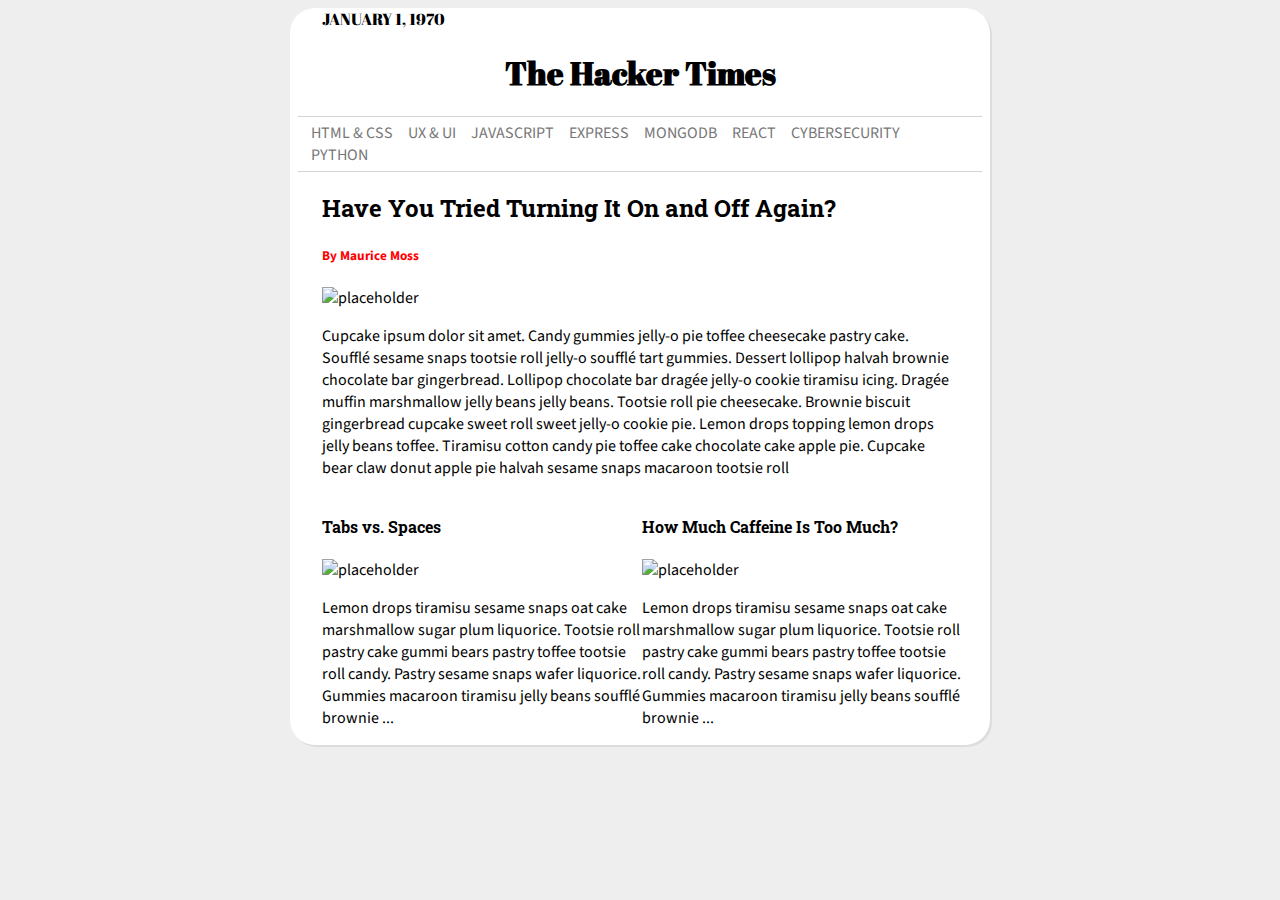
==== index.html @ 3a20320a "Finished Basic Assignment" ====
<!DOCTYPE html>
<html lang="en">
<head>
  <meta charset="UTF-8">
  <meta http-equiv="X-UA-Compatible" content="IE=edge">
  <meta name="viewport" content="width=device-width, initial-scale=1.0">
  <link rel="stylesheet" href="style.css">
  <title>Hacker Times</title>
</head>
<body>
  <!-- NEWSPAPER CONTAINER -->
  <div class="newspaper-container">
    <!-- header -->
    <header>
      <div class="date">JANUARY 1, 1970</div>
      <h1>The Hacker Times</h1>
    </header>
    <!-- navigation -->
    <nav>
      <ul>
        <li><a href="#">HTML & CSS</a></li>
        <li><a href="#">UX & UI</a></li>
        <li><a href="#">JAVASCRIPT</a></li>
        <li><a href="#">EXPRESS</a></li>
        <li><a href="#">MONGODB</a></li>
        <li><a href="#">REACT</a></li>
        <li><a href="#">CYBERSECURITY</a></li>
        <li><a href="#">PYTHON</a></li>
      </ul>
    </nav>
    <!-- front page article -->
    <main>
      <h2 class="article-title">Have You Tried Turning It On and Off Again?</h2>
      <h5>By Maurice Moss</h5>
      <img src="assets/front-page-article.png" alt="placeholder">
      <p>
        Cupcake ipsum dolor sit amet. Candy gummies jelly-o pie toffee cheesecake pastry cake. Soufflé sesame snaps tootsie roll jelly-o soufflé tart gummies. Dessert lollipop halvah brownie chocolate bar gingerbread. Lollipop chocolate bar dragée jelly-o cookie tiramisu icing. Dragée muffin marshmallow jelly beans jelly beans. Tootsie roll pie cheesecake. Brownie biscuit gingerbread cupcake sweet roll sweet jelly-o cookie pie. Lemon drops topping lemon drops jelly beans toffee. Tiramisu cotton candy pie toffee cake chocolate cake apple pie. Cupcake bear claw donut apple pie halvah sesame snaps macaroon tootsie roll
        </p>
    </main>
    <!-- more articles -->
    <div class="more-articles">
      <section>
        <h4 class="article-title">Tabs vs. Spaces</h4>
        <img src="assets/article-one.png" alt="placeholder">
        <p>Lemon drops tiramisu sesame snaps oat cake marshmallow sugar plum liquorice. Tootsie roll pastry cake gummi bears pastry toffee tootsie roll candy. Pastry sesame snaps wafer liquorice. Gummies macaroon tiramisu jelly beans soufflé brownie ...</p>
      </section>
      <section>
        <h4 class="article-title">How Much Caffeine Is Too Much?</h4>
        <img src="assets/article-two.png" alt="placeholder">
        <p>Lemon drops tiramisu sesame snaps oat cake marshmallow sugar plum liquorice. Tootsie roll pastry cake gummi bears pastry toffee tootsie roll candy. Pastry sesame snaps wafer liquorice. Gummies macaroon tiramisu jelly beans soufflé brownie ...</p>
      </section>
    </div>
  </div>
</body>
</html>
---- style.css ----
@import url('https://fonts.googleapis.com/css2?family=Abril+Fatface&family=Roboto+Slab:wght@500&family=Source+Sans+Pro:wght@200;400;600&display=swap');

body {
    background-color: #eee;
    font-family: Source Sans Pro;
}

header {
    font-family: Abril Fatface;
}

h1 {
    text-align: center;
}

h5 {
    color: red;
}

nav {
    
    padding: 0 0.5em;
}

ul{
    padding: 5px 7px;
    border-top: 1px solid lightgray;
    border-bottom: 1px solid lightgray;
}

nav li {
    display: inline;
    color: #777;
    padding: 6px;
    
}

a {
    text-decoration: none;
    color: #777;
}

header, main, .more-articles {
    padding: 0em 2em;
}
.article-title {
    font-family: Roboto Slab;
}

.newspaper-container {
    background-color: white;
    width: 700px;
    border-radius: 25px;
    box-shadow: 2px 2px #ddd;
    margin: auto;
}

.more-articles {
    display: grid;
    grid-template-columns: 20em 20em;
}
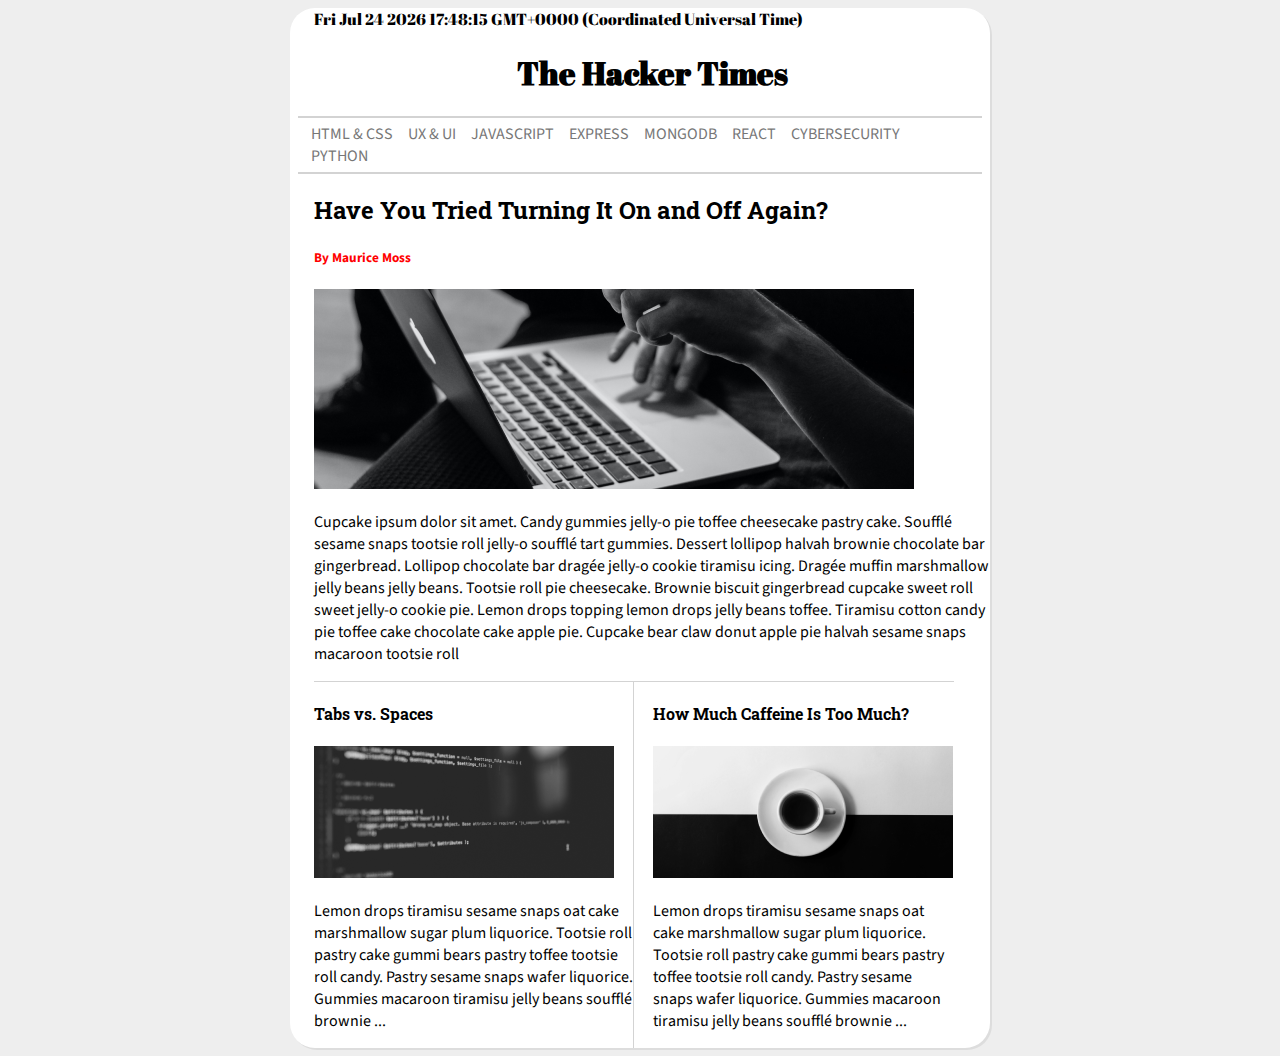
==== commit 20b6f858: "Adjusted index.html page" ====
--- a/index.html
+++ b/index.html
@@ -4,49 +4,50 @@
   <meta charset="UTF-8">
   <meta http-equiv="X-UA-Compatible" content="IE=edge">
   <meta name="viewport" content="width=device-width, initial-scale=1.0">
-  <link rel="stylesheet" href="style.css">
+  <link rel="stylesheet" href="../style.css">
+  <script src="../assets/index.js"></script>
   <title>Hacker Times</title>
 </head>
-<body>
+<body onload=display_ct();>
   <!-- NEWSPAPER CONTAINER -->
   <div class="newspaper-container">
     <!-- header -->
     <header>
-      <div class="date">JANUARY 1, 1970</div>
-      <h1>The Hacker Times</h1>
+      <div class="date"><span id="ct"></span></div>
+      <h1 class="main-title"><a href="main.html">The Hacker Times</a></h1>
     </header>
     <!-- navigation -->
     <nav>
       <ul>
-        <li><a href="#">HTML & CSS</a></li>
-        <li><a href="#">UX & UI</a></li>
-        <li><a href="#">JAVASCRIPT</a></li>
-        <li><a href="#">EXPRESS</a></li>
-        <li><a href="#">MONGODB</a></li>
-        <li><a href="#">REACT</a></li>
-        <li><a href="#">CYBERSECURITY</a></li>
-        <li><a href="#">PYTHON</a></li>
+        <li><a href="html&css.html">HTML & CSS</a></li>
+        <li><a href="ux&ui.html">UX & UI</a></li>
+        <li><a href="javascript.html">JAVASCRIPT</a></li>
+        <li><a href="express.html">EXPRESS</a></li>
+        <li><a href="mongodb.html">MONGODB</a></li>
+        <li><a href="react.html">REACT</a></li>
+        <li><a href="cybersecurity.html">CYBERSECURITY</a></li>
+        <li><a href="python.html">PYTHON</a></li>
       </ul>
     </nav>
     <!-- front page article -->
     <main>
       <h2 class="article-title">Have You Tried Turning It On and Off Again?</h2>
       <h5>By Maurice Moss</h5>
-      <img src="assets/front-page-article.png" alt="placeholder">
+      <img src="../assets/MainPageImages/front-page-article.png" alt="placeholder">
       <p>
         Cupcake ipsum dolor sit amet. Candy gummies jelly-o pie toffee cheesecake pastry cake. Soufflé sesame snaps tootsie roll jelly-o soufflé tart gummies. Dessert lollipop halvah brownie chocolate bar gingerbread. Lollipop chocolate bar dragée jelly-o cookie tiramisu icing. Dragée muffin marshmallow jelly beans jelly beans. Tootsie roll pie cheesecake. Brownie biscuit gingerbread cupcake sweet roll sweet jelly-o cookie pie. Lemon drops topping lemon drops jelly beans toffee. Tiramisu cotton candy pie toffee cake chocolate cake apple pie. Cupcake bear claw donut apple pie halvah sesame snaps macaroon tootsie roll
         </p>
     </main>
     <!-- more articles -->
-    <div class="more-articles">
-      <section>
+    <div class="secondary-main">
+      <section class="article-2">
         <h4 class="article-title">Tabs vs. Spaces</h4>
-        <img src="assets/article-one.png" alt="placeholder">
+        <img src="../assets/MainPageImages/article-one.png" alt="placeholder">
         <p>Lemon drops tiramisu sesame snaps oat cake marshmallow sugar plum liquorice. Tootsie roll pastry cake gummi bears pastry toffee tootsie roll candy. Pastry sesame snaps wafer liquorice. Gummies macaroon tiramisu jelly beans soufflé brownie ...</p>
       </section>
-      <section>
+      <section class="article-3">
         <h4 class="article-title">How Much Caffeine Is Too Much?</h4>
-        <img src="assets/article-two.png" alt="placeholder">
+        <img src="../assets/MainPageImages/article-two.png" alt=placeholder">
         <p>Lemon drops tiramisu sesame snaps oat cake marshmallow sugar plum liquorice. Tootsie roll pastry cake gummi bears pastry toffee tootsie roll candy. Pastry sesame snaps wafer liquorice. Gummies macaroon tiramisu jelly beans soufflé brownie ...</p>
       </section>
     </div>
--- a/style.css
+++ b/style.css
@@ -9,8 +9,13 @@
     font-family: Abril Fatface;
 }
 
-h1 {
+.main-title {
     text-align: center;
+}
+
+.main-title a {
+    text-decoration: none;
+    color: black;
 }
 
 h5 {
@@ -24,24 +29,23 @@
 
 ul{
     padding: 5px 7px;
-    border-top: 1px solid lightgray;
-    border-bottom: 1px solid lightgray;
+    border-top: 2px solid lightgray;
+    border-bottom: 2px solid lightgray;
 }
 
 nav li {
     display: inline;
-    color: #777;
     padding: 6px;
     
 }
 
-a {
+a:not(.main-title a) {
     text-decoration: none;
     color: #777;
 }
 
-header, main, .more-articles {
-    padding: 0em 2em;
+header, main, .secondary-main {
+    padding: 0em 0em 0em 1.5em
 }
 .article-title {
     font-family: Roboto Slab;
@@ -55,7 +59,66 @@
     margin: auto;
 }
 
-.more-articles {
+.newspaper-container:hover {
+    box-shadow: 3px 3px rgba(105, 103, 103, 0.777);
+    transform: scale(1.01);
+}
+
+.secondary-main {
     display: grid;
     grid-template-columns: 20em 20em;
+    max-width: 50%;
+}
+
+.secondary-main section {
+    border-top: 1px solid lightgray;
+}
+
+.article-2 {
+    border-right: 1px solid lightgray;
+}
+
+.article-3 {
+    padding-left: 1.2em;
+}
+
+/* html&css page */
+.css-article {
+    padding: 1.5em;
+
+}
+
+.css-article h2 {
+    border-top: 1px solid #777;
+    padding-top: 2em;
+}
+
+.css-article img{
+    object-fit: contain;
+    max-width: 35em;
+}
+
+/* ux & ui page */
+.ux-ui-article img {
+    object-fit: contain;
+    max-width: 35em;
+}
+
+.ux-ui-grid {
+    display: grid;
+    grid-template-columns: 14.5em 14.5em 14.5em;
+    grid-template-rows: 10em 10em 10em 10em;
+    
+}
+
+.ux-ui-grid img {
+    padding: 4%;
+}
+.ux-ui-grid img:hover {
+    transform: scale(1.05)
+}
+
+/* javascript page */
+.javascript-article img {
+    max-width: 35em;
 }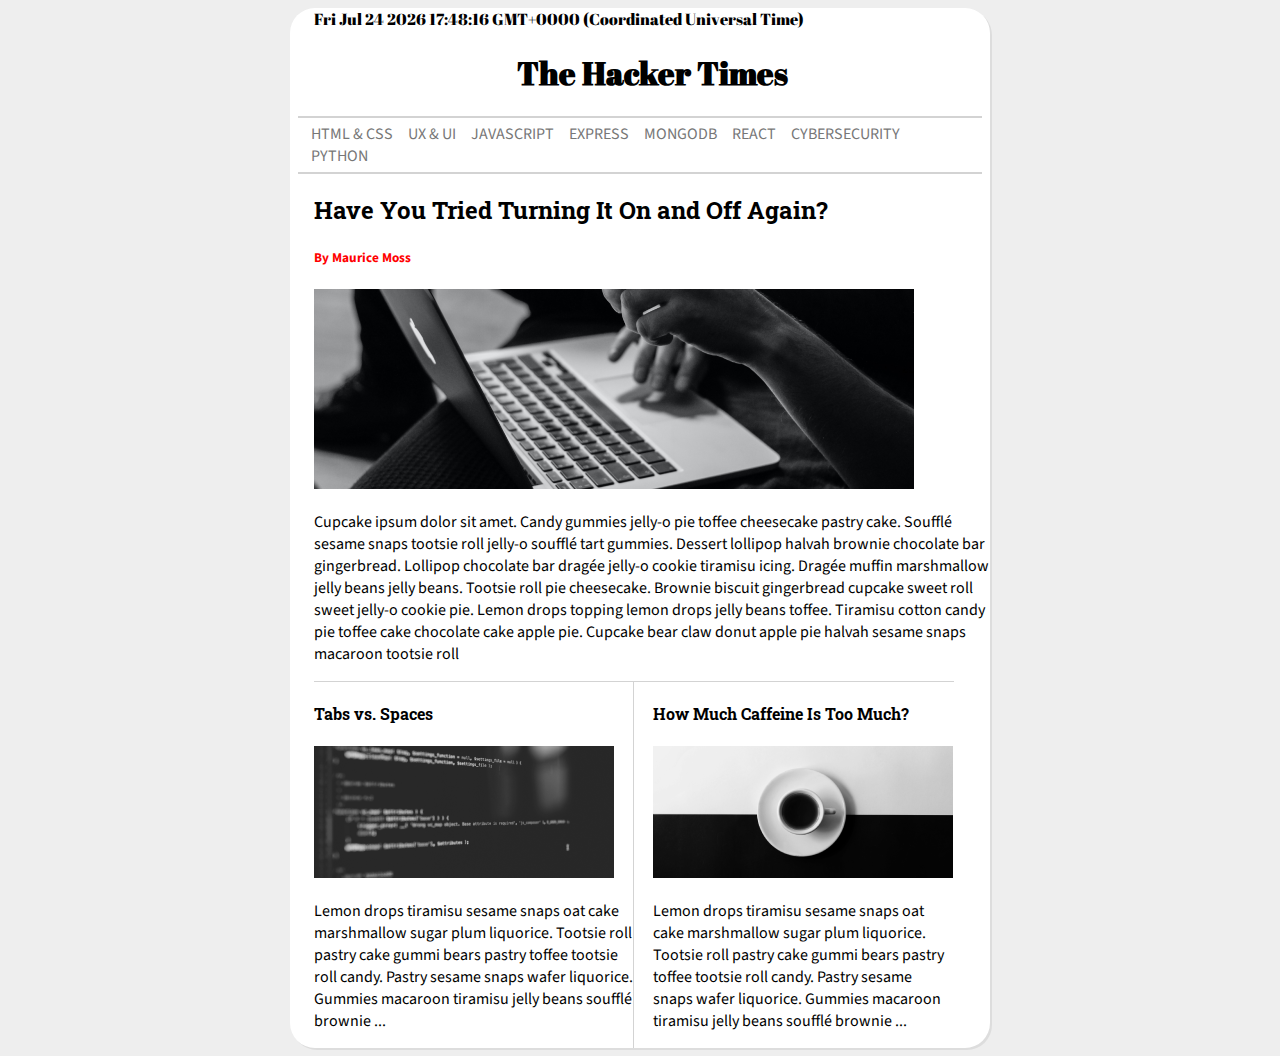
==== commit a6745cf8: "Linked stylesheet to index.html" ====
--- a/index.html
+++ b/index.html
@@ -4,7 +4,7 @@
   <meta charset="UTF-8">
   <meta http-equiv="X-UA-Compatible" content="IE=edge">
   <meta name="viewport" content="width=device-width, initial-scale=1.0">
-  <link rel="stylesheet" href="../style.css">
+  <link rel="stylesheet" href="style.css">
   <script src="../assets/index.js"></script>
   <title>Hacker Times</title>
 </head>
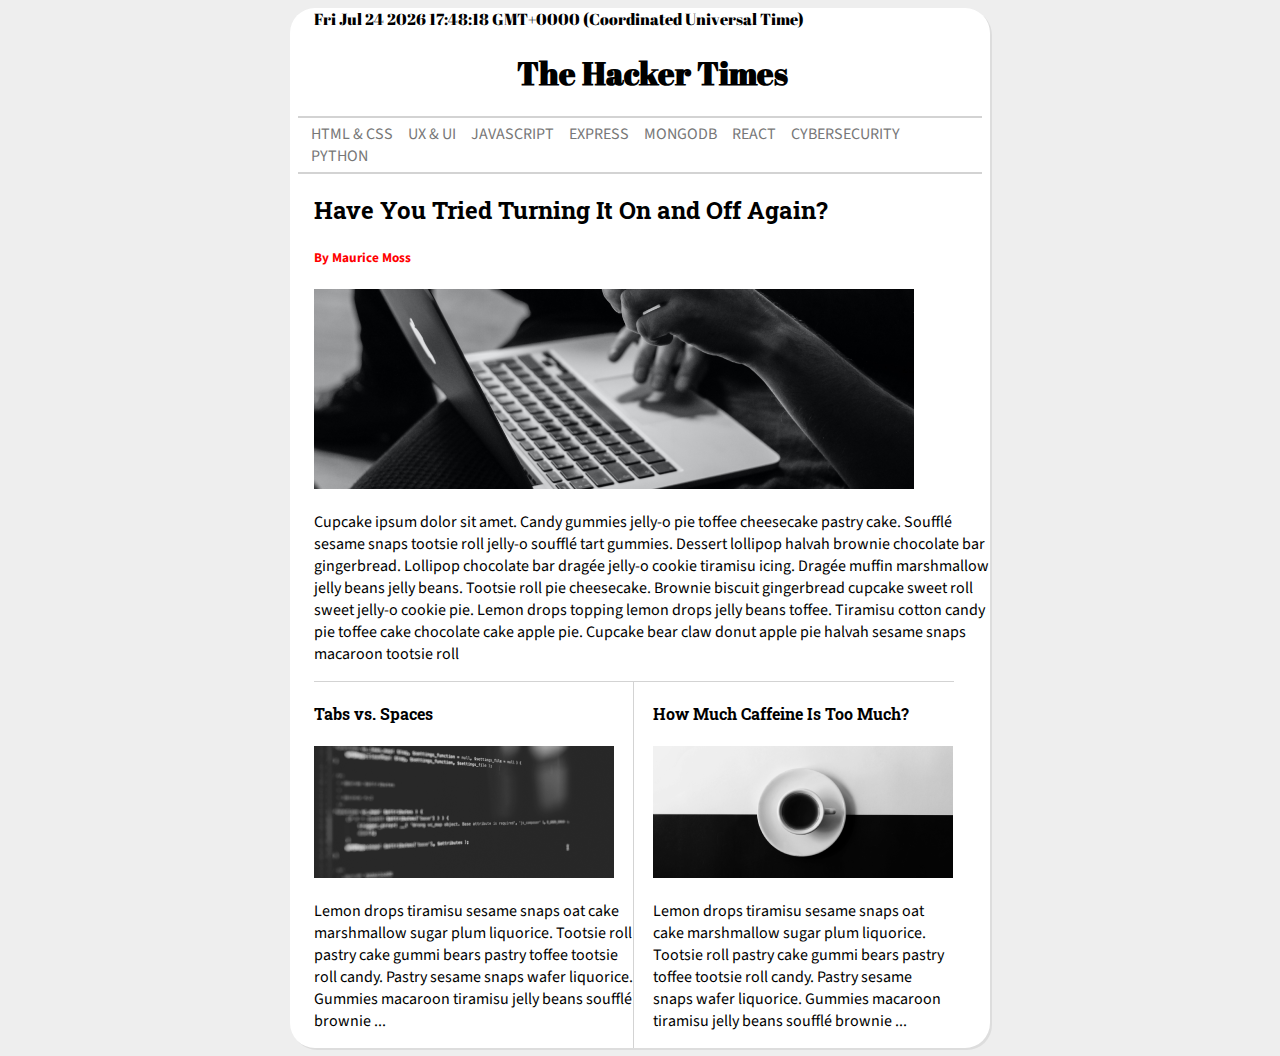
==== commit d12d6f82: "Properly linked all the pages" ====
--- a/index.html
+++ b/index.html
@@ -19,21 +19,21 @@
     <!-- navigation -->
     <nav>
       <ul>
-        <li><a href="html&css.html">HTML & CSS</a></li>
-        <li><a href="ux&ui.html">UX & UI</a></li>
-        <li><a href="javascript.html">JAVASCRIPT</a></li>
-        <li><a href="express.html">EXPRESS</a></li>
-        <li><a href="mongodb.html">MONGODB</a></li>
-        <li><a href="react.html">REACT</a></li>
-        <li><a href="cybersecurity.html">CYBERSECURITY</a></li>
-        <li><a href="python.html">PYTHON</a></li>
+        <li><a href="pages/html&css.html">HTML & CSS</a></li>
+        <li><a href="pages/ux&ui.html">UX & UI</a></li>
+        <li><a href="pages/javascript.html">JAVASCRIPT</a></li>
+        <li><a href="pages/express.html">EXPRESS</a></li>
+        <li><a href="pages/mongodb.html">MONGODB</a></li>
+        <li><a href="pages/react.html">REACT</a></li>
+        <li><a href="pages/cybersecurity.html">CYBERSECURITY</a></li>
+        <li><a href="pages/python.html">PYTHON</a></li>
       </ul>
     </nav>
     <!-- front page article -->
     <main>
       <h2 class="article-title">Have You Tried Turning It On and Off Again?</h2>
       <h5>By Maurice Moss</h5>
-      <img src="../assets/MainPageImages/front-page-article.png" alt="placeholder">
+      <img src="assets/MainPageImages/front-page-article.png" alt="placeholder">
       <p>
         Cupcake ipsum dolor sit amet. Candy gummies jelly-o pie toffee cheesecake pastry cake. Soufflé sesame snaps tootsie roll jelly-o soufflé tart gummies. Dessert lollipop halvah brownie chocolate bar gingerbread. Lollipop chocolate bar dragée jelly-o cookie tiramisu icing. Dragée muffin marshmallow jelly beans jelly beans. Tootsie roll pie cheesecake. Brownie biscuit gingerbread cupcake sweet roll sweet jelly-o cookie pie. Lemon drops topping lemon drops jelly beans toffee. Tiramisu cotton candy pie toffee cake chocolate cake apple pie. Cupcake bear claw donut apple pie halvah sesame snaps macaroon tootsie roll
         </p>
@@ -42,12 +42,12 @@
     <div class="secondary-main">
       <section class="article-2">
         <h4 class="article-title">Tabs vs. Spaces</h4>
-        <img src="../assets/MainPageImages/article-one.png" alt="placeholder">
+        <img src="assets/MainPageImages/article-one.png" alt="placeholder">
         <p>Lemon drops tiramisu sesame snaps oat cake marshmallow sugar plum liquorice. Tootsie roll pastry cake gummi bears pastry toffee tootsie roll candy. Pastry sesame snaps wafer liquorice. Gummies macaroon tiramisu jelly beans soufflé brownie ...</p>
       </section>
       <section class="article-3">
         <h4 class="article-title">How Much Caffeine Is Too Much?</h4>
-        <img src="../assets/MainPageImages/article-two.png" alt=placeholder">
+        <img src="assets/MainPageImages/article-two.png" alt=placeholder">
         <p>Lemon drops tiramisu sesame snaps oat cake marshmallow sugar plum liquorice. Tootsie roll pastry cake gummi bears pastry toffee tootsie roll candy. Pastry sesame snaps wafer liquorice. Gummies macaroon tiramisu jelly beans soufflé brownie ...</p>
       </section>
     </div>
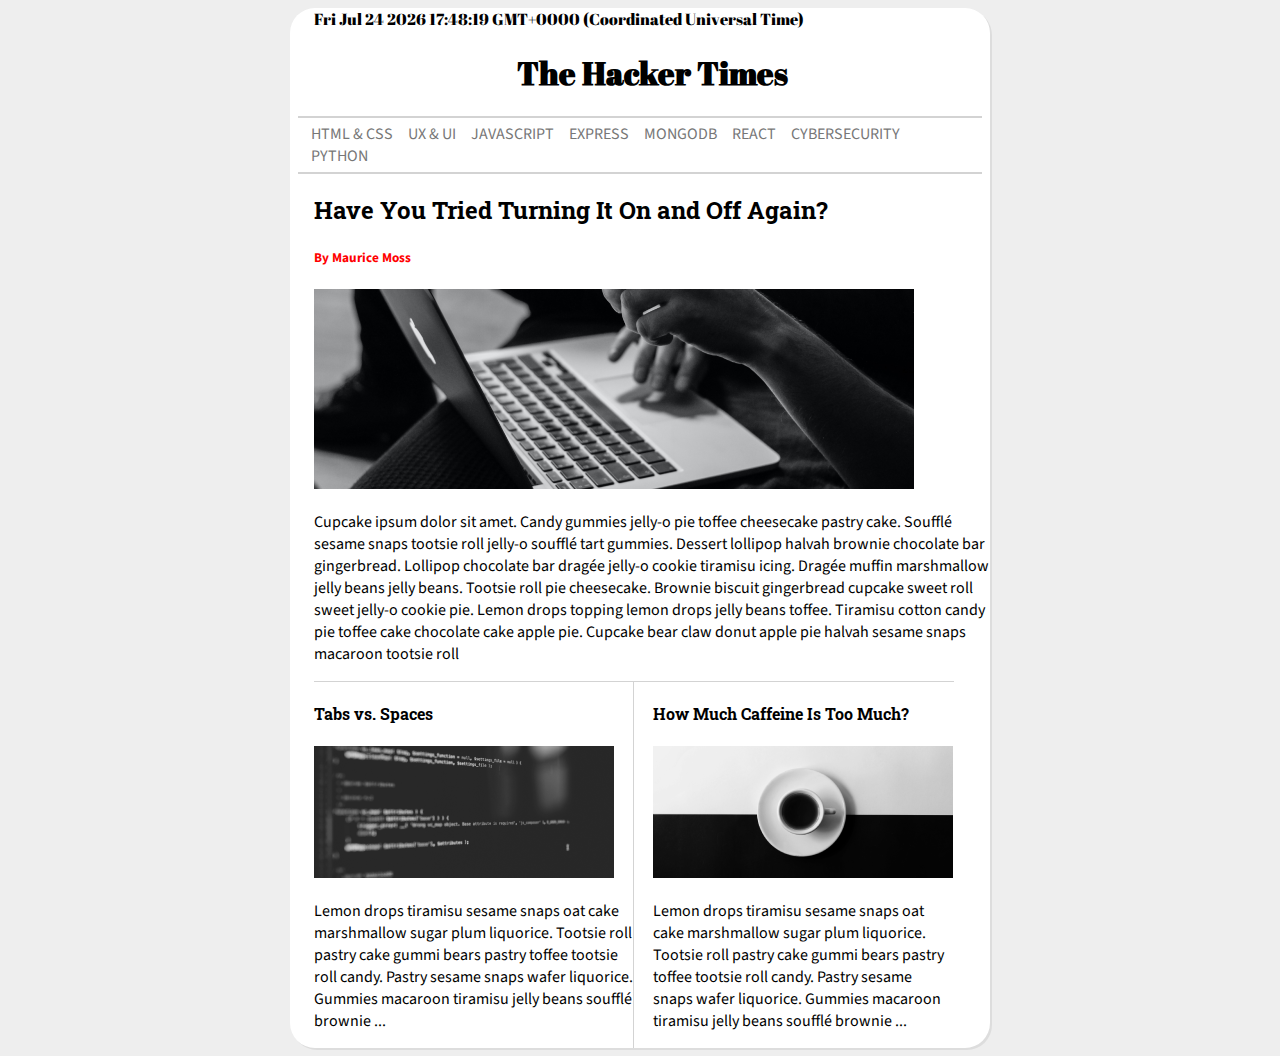
==== commit c0bb758b: "Properly linked pages 100% this time" ====
--- a/index.html
+++ b/index.html
@@ -14,7 +14,7 @@
     <!-- header -->
     <header>
       <div class="date"><span id="ct"></span></div>
-      <h1 class="main-title"><a href="main.html">The Hacker Times</a></h1>
+      <h1 class="main-title"><a href="/pages/main.html">The Hacker Times</a></h1>
     </header>
     <!-- navigation -->
     <nav>
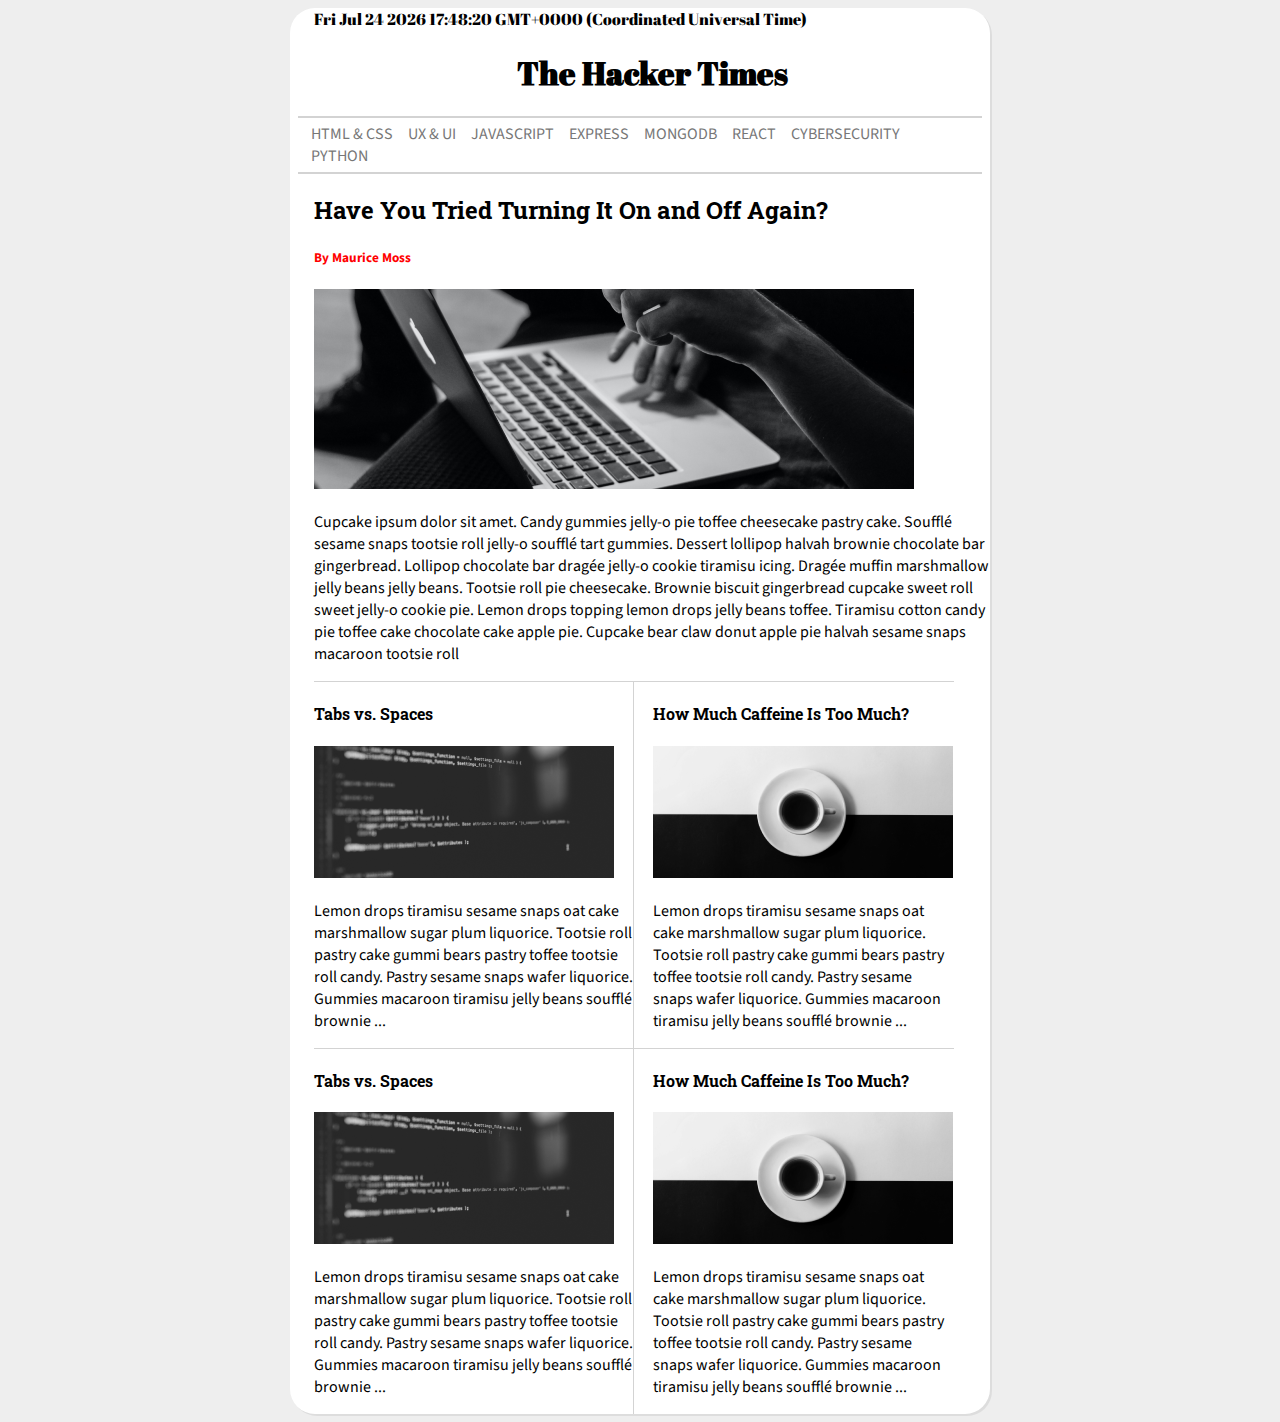
==== commit 1780debf: "Added more HTML content to main" ====
--- a/index.html
+++ b/index.html
@@ -50,6 +50,16 @@
         <img src="assets/MainPageImages/article-two.png" alt=placeholder">
         <p>Lemon drops tiramisu sesame snaps oat cake marshmallow sugar plum liquorice. Tootsie roll pastry cake gummi bears pastry toffee tootsie roll candy. Pastry sesame snaps wafer liquorice. Gummies macaroon tiramisu jelly beans soufflé brownie ...</p>
       </section>
+      <section class="article-2">
+        <h4 class="article-title">Tabs vs. Spaces</h4>
+        <img src="assets/MainPageImages/article-one.png" alt="placeholder">
+        <p>Lemon drops tiramisu sesame snaps oat cake marshmallow sugar plum liquorice. Tootsie roll pastry cake gummi bears pastry toffee tootsie roll candy. Pastry sesame snaps wafer liquorice. Gummies macaroon tiramisu jelly beans soufflé brownie ...</p>
+      </section>
+      <section class="article-3">
+        <h4 class="article-title">How Much Caffeine Is Too Much?</h4>
+        <img src="assets/MainPageImages/article-two.png" alt=placeholder">
+        <p>Lemon drops tiramisu sesame snaps oat cake marshmallow sugar plum liquorice. Tootsie roll pastry cake gummi bears pastry toffee tootsie roll candy. Pastry sesame snaps wafer liquorice. Gummies macaroon tiramisu jelly beans soufflé brownie ...</p>
+      </section>
     </div>
   </div>
 </body>
--- a/style.css
+++ b/style.css
@@ -23,9 +23,12 @@
 }
 
 nav {
-    
     padding: 0 0.5em;
+    position: sticky;
+    top: 0;
+    background-color: white;
 }
+
 
 ul{
     padding: 5px 7px;
@@ -42,6 +45,10 @@
 a:not(.main-title a) {
     text-decoration: none;
     color: #777;
+}
+
+li a:hover, li a.active{
+    color: red;
 }
 
 header, main, .secondary-main {
